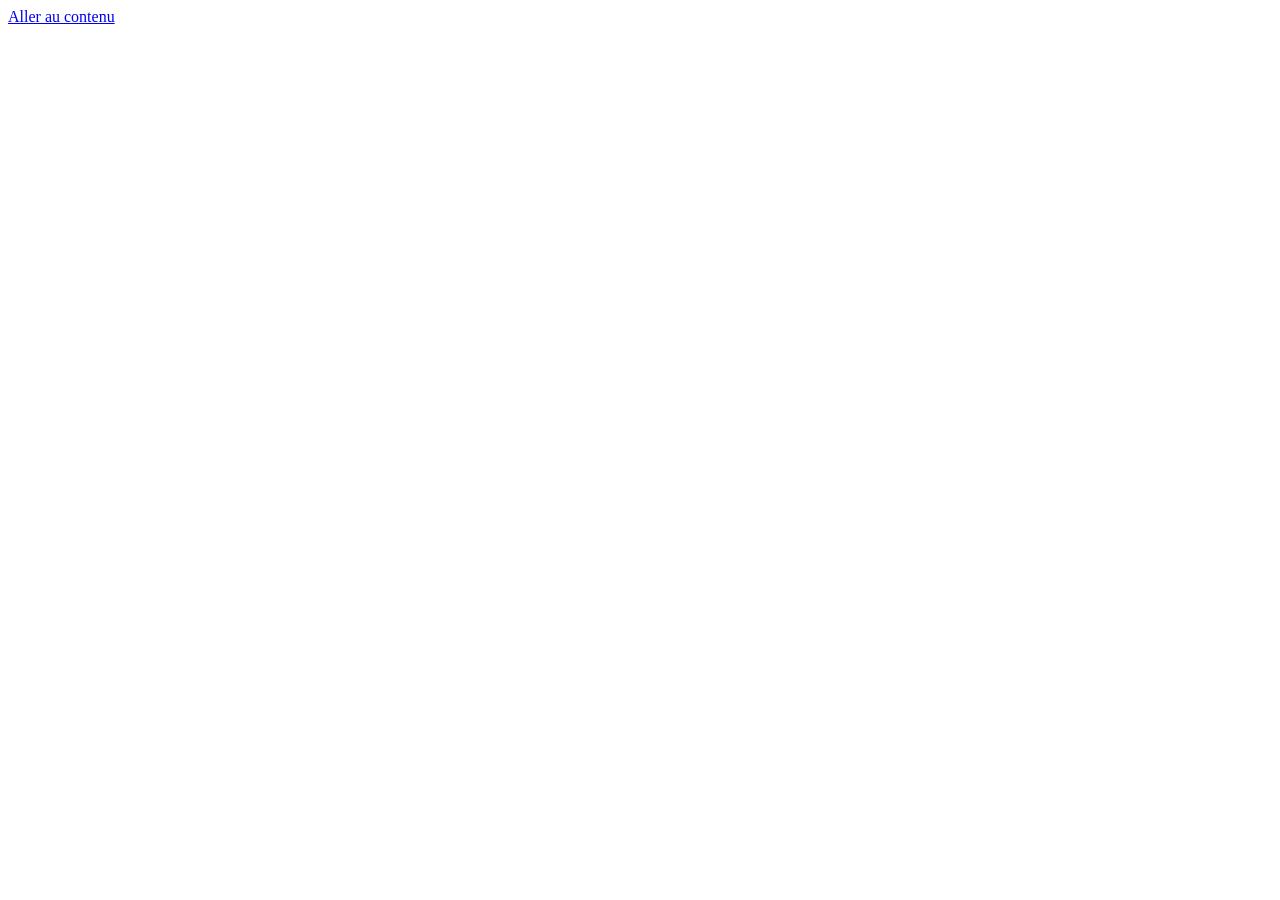
==== index.html @ f69b2e59 "feat: add PSR rentrée shell" ====
<!doctype html>
<html lang="fr">
<head>
  <meta charset="utf-8" />
  <meta name="viewport" content="width=device-width, initial-scale=1" />
  <meta name="theme-color" content="#f7f3ea" />
  <meta name="description" content="Maths LGC — parcours interactif de mathématiques pour CAP PSR." />
  <title>Maths LGC · CAP PSR</title>
  <link rel="stylesheet" href="assets/styles.css" />
</head>
<body>
  <a class="skip-link" href="#app">Aller au contenu</a>
  <main id="app" class="app-shell" aria-live="polite"></main>
  <noscript>Ce support interactif nécessite JavaScript.</noscript>
  <script src="assets/app.js" defer></script>
</body>
</html>
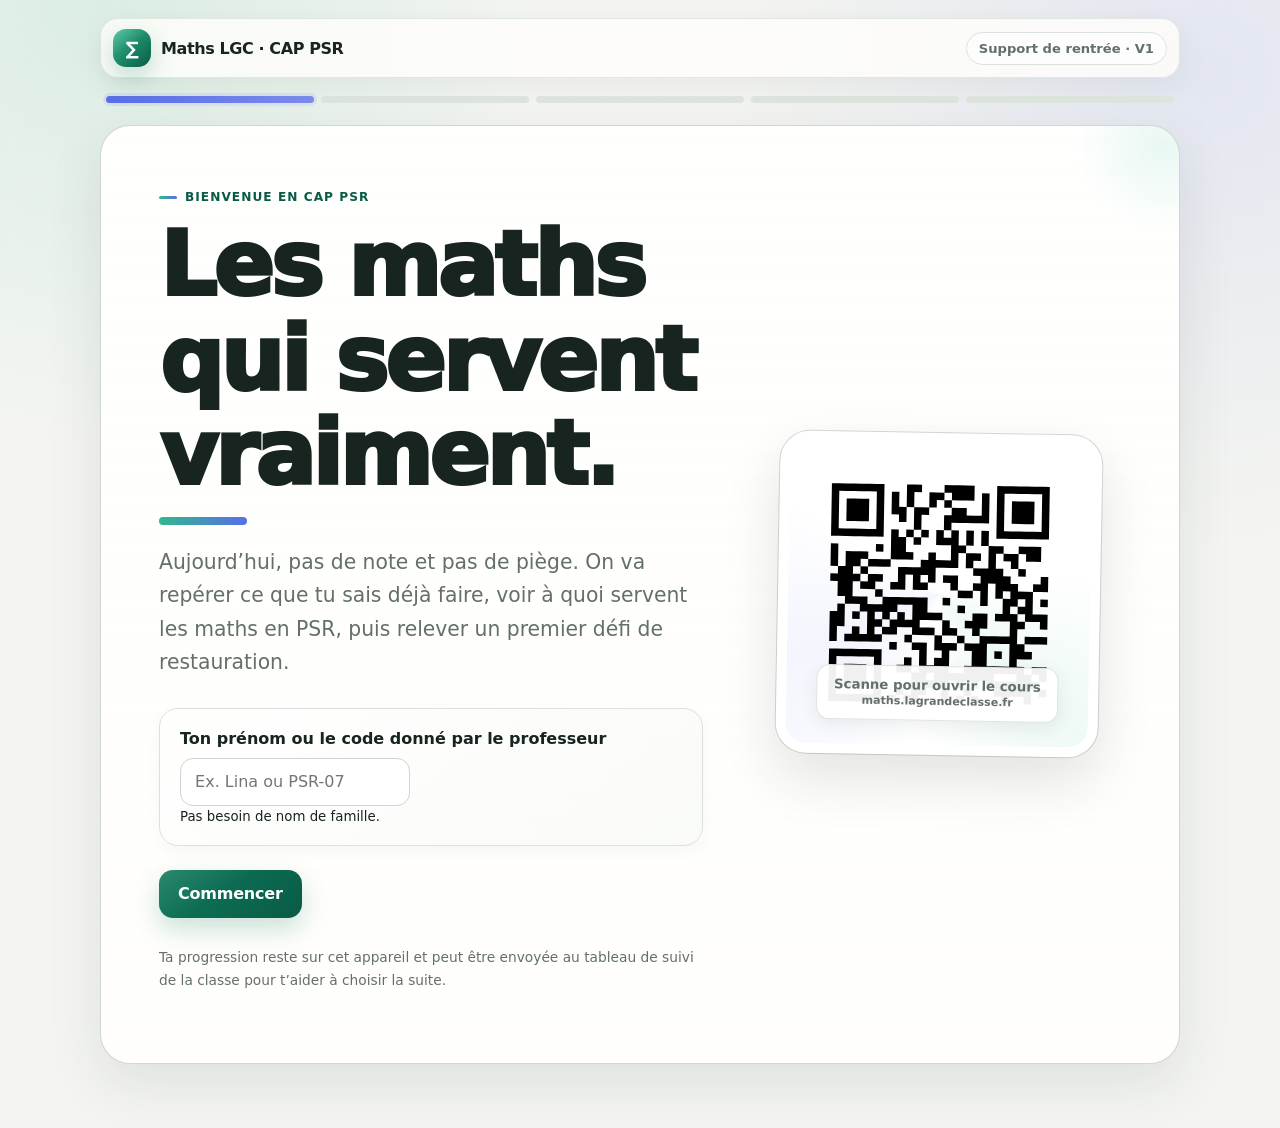
==== commit 4c6f4217: "style: align browser chrome with refreshed theme" ====
--- a/index.html
+++ b/index.html
@@ -3,7 +3,7 @@
 <head>
   <meta charset="utf-8" />
   <meta name="viewport" content="width=device-width, initial-scale=1" />
-  <meta name="theme-color" content="#f7f3ea" />
+  <meta name="theme-color" content="#f4f5f1" />
   <meta name="description" content="Maths LGC — parcours interactif de mathématiques pour CAP PSR." />
   <title>Maths LGC · CAP PSR</title>
   <link rel="stylesheet" href="assets/styles.css" />
--- a/assets/styles.css
+++ b/assets/styles.css
@@ -0,0 +1,1073 @@
+:root {
+  --bg: #f4f5f1;
+  --surface: #fffefa;
+  --surface-2: #eef1eb;
+  --surface-3: #f8faf7;
+  --ink: #17241f;
+  --muted: #63706a;
+  --line: #dce2db;
+  --line-strong: #cbd4cc;
+  --accent: #0f7a5d;
+  --accent-strong: #095b46;
+  --accent-bright: #31b88d;
+  --accent-soft: #dcf4ea;
+  --blue: #586fe8;
+  --blue-soft: #edf0ff;
+  --warm: #e58b39;
+  --warm-soft: #fff0dd;
+  --danger: #a73e49;
+  --danger-soft: #fdebed;
+  --ok: #177653;
+  --shadow-sm: 0 8px 24px rgba(29, 49, 40, .07);
+  --shadow: 0 20px 55px rgba(29, 49, 40, .10);
+  --shadow-lg: 0 28px 80px rgba(29, 49, 40, .13);
+  --radius-sm: 14px;
+  --radius: 22px;
+  --radius-lg: 30px;
+  --max: 1080px;
+}
+
+* { box-sizing: border-box; }
+
+html {
+  scroll-behavior: smooth;
+  background: var(--bg);
+}
+
+body {
+  margin: 0;
+  min-height: 100vh;
+  font-family: Inter, ui-sans-serif, system-ui, -apple-system, BlinkMacSystemFont, "Segoe UI", sans-serif;
+  color: var(--ink);
+  background:
+    radial-gradient(circle at 8% 0%, rgba(49, 184, 141, .13), transparent 28rem),
+    radial-gradient(circle at 94% 8%, rgba(88, 111, 232, .11), transparent 30rem),
+    radial-gradient(circle at 45% 100%, rgba(229, 139, 57, .08), transparent 28rem),
+    var(--bg);
+  background-attachment: fixed;
+}
+
+body::before {
+  content: "";
+  position: fixed;
+  inset: 0;
+  pointer-events: none;
+  opacity: .32;
+  background-image:
+    linear-gradient(rgba(23, 36, 31, .025) 1px, transparent 1px),
+    linear-gradient(90deg, rgba(23, 36, 31, .025) 1px, transparent 1px);
+  background-size: 30px 30px;
+  mask-image: linear-gradient(to bottom, black, transparent 72%);
+}
+
+button, input, select { font: inherit; }
+
+button { cursor: pointer; }
+
+button:focus-visible,
+input:focus-visible,
+select:focus-visible,
+a:focus-visible {
+  outline: 3px solid rgba(88, 111, 232, .30);
+  outline-offset: 3px;
+}
+
+.skip-link {
+  position: absolute;
+  left: -9999px;
+  top: 1rem;
+  z-index: 99;
+  padding: .75rem 1rem;
+  border-radius: 12px;
+  background: #fff;
+  box-shadow: var(--shadow-sm);
+}
+
+.skip-link:focus { left: 1rem; }
+
+.app-shell {
+  position: relative;
+  z-index: 1;
+  width: min(100% - 28px, var(--max));
+  margin: 0 auto;
+  padding: 18px 0 64px;
+}
+
+.topbar {
+  position: sticky;
+  top: 10px;
+  z-index: 30;
+  display: flex;
+  justify-content: space-between;
+  align-items: center;
+  gap: 12px;
+  margin-bottom: 18px;
+  padding: 10px 12px;
+  border: 1px solid rgba(220, 226, 219, .82);
+  border-radius: 18px;
+  background: rgba(255, 254, 250, .80);
+  box-shadow: 0 8px 30px rgba(29, 49, 40, .06);
+  backdrop-filter: blur(18px) saturate(1.1);
+}
+
+.brand {
+  display: flex;
+  align-items: center;
+  gap: 10px;
+  min-width: 0;
+  font-weight: 900;
+  letter-spacing: -.025em;
+}
+
+.brand-mark {
+  width: 38px;
+  height: 38px;
+  flex: 0 0 auto;
+  display: grid;
+  place-items: center;
+  border-radius: 13px;
+  color: white;
+  font-size: 1.15rem;
+  background:
+    linear-gradient(145deg, rgba(255,255,255,.22), transparent 45%),
+    linear-gradient(135deg, var(--accent-bright), var(--accent-strong));
+  box-shadow: 0 10px 25px rgba(15, 122, 93, .24);
+}
+
+.teacher-chip {
+  color: var(--muted);
+  font-size: .82rem;
+  font-weight: 750;
+  padding: .5rem .75rem;
+  border: 1px solid var(--line);
+  border-radius: 999px;
+  background: rgba(255,255,255,.72);
+}
+
+.card {
+  overflow: hidden;
+  border: 1px solid rgba(203, 212, 204, .92);
+  border-radius: var(--radius-lg);
+  background:
+    linear-gradient(180deg, rgba(255,255,255,.82), rgba(255,254,250,.96)),
+    var(--surface);
+  box-shadow: var(--shadow);
+}
+
+.hero {
+  position: relative;
+  padding: clamp(26px, 5vw, 58px);
+}
+
+.hero::before {
+  content: "";
+  position: absolute;
+  width: 180px;
+  height: 180px;
+  right: -72px;
+  top: -72px;
+  border-radius: 50%;
+  background: radial-gradient(circle, rgba(49,184,141,.11), transparent 68%);
+  pointer-events: none;
+}
+
+.eyebrow {
+  display: inline-flex;
+  align-items: center;
+  gap: 8px;
+  margin: 0 0 10px;
+  color: var(--accent-strong);
+  font-weight: 900;
+  text-transform: uppercase;
+  letter-spacing: .085em;
+  font-size: .76rem;
+}
+
+.eyebrow::before {
+  content: "";
+  width: 18px;
+  height: 3px;
+  border-radius: 999px;
+  background: linear-gradient(90deg, var(--accent-bright), var(--blue));
+}
+
+h1, h2, h3 {
+  letter-spacing: -.04em;
+  line-height: 1.06;
+  text-wrap: balance;
+}
+
+h1 {
+  max-width: 12ch;
+  margin: 0 0 18px;
+  font-size: clamp(2.45rem, 8vw, 5.6rem);
+  font-weight: 930;
+}
+
+h2 {
+  margin: 0 0 16px;
+  font-size: clamp(2rem, 5vw, 3.35rem);
+  font-weight: 900;
+}
+
+h3 {
+  margin: 0 0 8px;
+  font-size: 1.22rem;
+  font-weight: 860;
+}
+
+p { line-height: 1.65; }
+
+.lead {
+  max-width: 66ch;
+  margin-bottom: 28px;
+  color: var(--muted);
+  font-size: clamp(1.04rem, 2.25vw, 1.27rem);
+}
+
+.actions {
+  display: flex;
+  flex-wrap: wrap;
+  gap: 11px;
+  margin-top: 24px;
+}
+
+.btn {
+  min-height: 48px;
+  padding: .84rem 1.18rem;
+  border: 0;
+  border-radius: 14px;
+  font-weight: 850;
+  letter-spacing: -.012em;
+  transition:
+    transform .16s ease,
+    box-shadow .16s ease,
+    border-color .16s ease,
+    background .16s ease;
+}
+
+.btn:hover {
+  transform: translateY(-2px);
+}
+
+.btn:active {
+  transform: translateY(0);
+}
+
+.btn-primary {
+  color: white;
+  background:
+    linear-gradient(145deg, rgba(255,255,255,.11), transparent 45%),
+    linear-gradient(135deg, var(--accent), var(--accent-strong));
+  box-shadow: 0 11px 26px rgba(15, 122, 93, .22);
+}
+
+.btn-primary:hover {
+  box-shadow: 0 14px 30px rgba(15, 122, 93, .28);
+}
+
+.btn-secondary {
+  color: var(--ink);
+  border: 1px solid var(--line-strong);
+  background: rgba(255,255,255,.78);
+  box-shadow: 0 5px 14px rgba(29,49,40,.04);
+}
+
+.btn-secondary:hover {
+  border-color: #b7c4ba;
+  background: #fff;
+}
+
+.btn-ghost {
+  color: var(--accent-strong);
+  border: 1px solid rgba(15, 122, 93, .21);
+  background: rgba(220, 244, 234, .36);
+}
+
+.btn-ghost:hover {
+  background: var(--accent-soft);
+}
+
+.btn-danger {
+  color: var(--danger);
+  background: var(--danger-soft);
+}
+
+.btn[disabled] {
+  cursor: not-allowed;
+  opacity: .46;
+  transform: none;
+  box-shadow: none;
+}
+
+.prehome-grid {
+  display: grid;
+  grid-template-columns: minmax(0, 1.2fr) minmax(250px, .8fr);
+  gap: clamp(24px, 5vw, 54px);
+  align-items: center;
+}
+
+.prehome-grid h1 {
+  position: relative;
+}
+
+.prehome-grid h1::after {
+  content: "";
+  display: block;
+  width: 88px;
+  height: 8px;
+  margin-top: 15px;
+  border-radius: 999px;
+  background: linear-gradient(90deg, var(--accent-bright), var(--blue));
+}
+
+.qr-placeholder {
+  aspect-ratio: 1;
+  width: min(100%, 322px);
+  margin-inline: auto;
+  display: grid;
+  place-items: center;
+  position: relative;
+  overflow: hidden;
+  border: 10px solid #fff;
+  border-radius: 30px;
+  background: #fff;
+  box-shadow:
+    0 24px 55px rgba(29, 49, 40, .13),
+    0 0 0 1px rgba(203, 212, 204, .8);
+  transform: rotate(1deg);
+}
+
+.qr-placeholder::before {
+  content: "";
+  position: absolute;
+  inset: -35%;
+  background: conic-gradient(from 80deg, transparent, rgba(49,184,141,.08), transparent 30%, rgba(88,111,232,.07), transparent 62%);
+  animation: qrGlow 14s linear infinite;
+}
+
+.qr-image {
+  width: 82%;
+  aspect-ratio: 1;
+  display: block;
+  position: relative;
+  z-index: 1;
+  image-rendering: pixelated;
+}
+
+.qr-label {
+  position: absolute;
+  z-index: 2;
+  inset: auto 10% 8%;
+  padding: .72rem .82rem;
+  text-align: center;
+  border: 1px solid rgba(220,226,219,.9);
+  border-radius: 13px;
+  color: var(--muted);
+  background: rgba(255,255,255,.94);
+  box-shadow: 0 6px 18px rgba(29,49,40,.08);
+  font-size: .83rem;
+  font-weight: 850;
+}
+
+.progress-strip {
+  display: flex;
+  gap: 7px;
+  margin: 12px 2px 22px;
+  padding: 0 4px;
+}
+
+.progress-dot {
+  flex: 1;
+  height: 7px;
+  overflow: hidden;
+  border-radius: 999px;
+  background: #dfe5df;
+}
+
+.progress-dot.done {
+  background: linear-gradient(90deg, var(--accent), var(--accent-bright));
+}
+
+.progress-dot.current {
+  background: linear-gradient(90deg, var(--blue), #7e8df0);
+  box-shadow: 0 0 0 3px rgba(88,111,232,.10);
+}
+
+.path {
+  position: relative;
+  display: grid;
+  gap: 13px;
+  margin-top: 24px;
+}
+
+.path-step {
+  display: grid;
+  grid-template-columns: 50px 1fr auto;
+  gap: 16px;
+  align-items: center;
+  padding: 18px;
+  border: 1px solid var(--line);
+  border-radius: 19px;
+  background: rgba(255,255,255,.62);
+  transition:
+    transform .16s ease,
+    box-shadow .16s ease,
+    border-color .16s ease;
+}
+
+.path-step.available:hover {
+  transform: translateY(-2px);
+  border-color: #c5d3ca;
+  box-shadow: var(--shadow-sm);
+}
+
+.path-step.available {
+  background: rgba(255,255,255,.88);
+}
+
+.path-step.done {
+  border-color: rgba(23,118,83,.24);
+  background: linear-gradient(135deg, #f0faf6, #f8fcfa);
+}
+
+.path-step.locked {
+  opacity: .58;
+  filter: saturate(.75);
+}
+
+.step-num {
+  width: 44px;
+  height: 44px;
+  display: grid;
+  place-items: center;
+  border-radius: 14px;
+  color: var(--muted);
+  background: var(--surface-2);
+  box-shadow: inset 0 0 0 1px var(--line);
+  font-weight: 950;
+}
+
+.path-step.done .step-num {
+  color: white;
+  background: linear-gradient(135deg, var(--accent-bright), var(--accent));
+  box-shadow: 0 7px 18px rgba(15,122,93,.18);
+}
+
+.step-meta {
+  margin-top: 4px;
+  color: var(--muted);
+  font-size: .88rem;
+}
+
+.pill,
+.question-domain {
+  display: inline-flex;
+  align-items: center;
+  gap: 6px;
+  padding: .42rem .7rem;
+  border-radius: 999px;
+  color: var(--muted);
+  background: var(--surface-2);
+  font-size: .78rem;
+  font-weight: 850;
+}
+
+.pill.ok {
+  color: var(--ok);
+  background: var(--accent-soft);
+}
+
+.pill.warm {
+  color: #95571f;
+  background: var(--warm-soft);
+}
+
+.lesson-grid {
+  display: grid;
+  grid-template-columns: repeat(2, minmax(0,1fr));
+  gap: 14px;
+  margin: 22px 0;
+}
+
+.info-tile {
+  position: relative;
+  min-width: 0;
+  overflow: hidden;
+  padding: 20px;
+  border: 1px solid var(--line);
+  border-radius: 19px;
+  background:
+    linear-gradient(145deg, rgba(255,255,255,.82), rgba(248,250,247,.78));
+  box-shadow: 0 5px 16px rgba(29,49,40,.035);
+  transition:
+    transform .16s ease,
+    border-color .16s ease,
+    box-shadow .16s ease;
+}
+
+.info-tile:hover {
+  transform: translateY(-2px);
+  border-color: #c7d2ca;
+  box-shadow: var(--shadow-sm);
+}
+
+.info-tile p {
+  margin-bottom: 0;
+  color: var(--muted);
+}
+
+.use-case {
+  display: grid;
+  grid-template-columns: 46px 1fr;
+  column-gap: 14px;
+  align-items: start;
+}
+
+.use-case h3,
+.use-case p {
+  grid-column: 2;
+}
+
+.use-case-icon {
+  grid-column: 1;
+  grid-row: 1 / span 2;
+  width: 46px;
+  height: 46px;
+  display: grid;
+  place-items: center;
+  border-radius: 15px;
+  color: var(--accent-strong);
+  background: var(--accent-soft);
+  font-size: .86rem;
+  font-weight: 950;
+  letter-spacing: -.03em;
+}
+
+.use-case:nth-child(2) .use-case-icon {
+  color: #4056c8;
+  background: var(--blue-soft);
+}
+
+.use-case:nth-child(3) .use-case-icon {
+  color: #a25f21;
+  background: var(--warm-soft);
+}
+
+.use-case:nth-child(4) .use-case-icon {
+  color: #6f4bad;
+  background: #f0eafb;
+}
+
+.question-list {
+  display: grid;
+  gap: 17px;
+  margin-top: 24px;
+  counter-reset: question;
+}
+
+.question {
+  position: relative;
+  min-inline-size: 0;
+  margin: 0;
+  padding: 22px 22px 20px;
+  border: 1px solid var(--line);
+  border-radius: 20px;
+  background:
+    linear-gradient(145deg, rgba(255,255,255,.94), rgba(248,250,247,.90));
+  box-shadow: 0 6px 18px rgba(29,49,40,.04);
+  transition:
+    transform .16s ease,
+    box-shadow .16s ease,
+    border-color .16s ease;
+}
+
+.question:hover {
+  transform: translateY(-1px);
+  border-color: #c8d3ca;
+  box-shadow: var(--shadow-sm);
+}
+
+.question legend {
+  width: 100%;
+  display: flex;
+  align-items: flex-start;
+  gap: 12px;
+  padding: 0;
+  margin: 0 0 14px;
+  color: var(--ink);
+  font-weight: 850;
+  line-height: 1.42;
+}
+
+.question-index {
+  width: 31px;
+  height: 31px;
+  flex: 0 0 auto;
+  display: grid;
+  place-items: center;
+  margin-top: -3px;
+  border-radius: 10px;
+  color: white;
+  background: linear-gradient(135deg, var(--blue), #7b8af0);
+  box-shadow: 0 6px 14px rgba(88,111,232,.20);
+  font-size: .82rem;
+  font-weight: 950;
+}
+
+.question-domain {
+  margin-bottom: 13px;
+  color: var(--accent-strong);
+  background: var(--accent-soft);
+}
+
+.answer-row {
+  display: flex;
+  flex-wrap: wrap;
+  align-items: center;
+  gap: 10px;
+}
+
+.answer-row input,
+.answer-row select,
+.info-tile select {
+  min-height: 48px;
+  min-width: 170px;
+  max-width: 100%;
+  padding: .74rem .88rem;
+  border: 1px solid #cdd6cf;
+  border-radius: 13px;
+  color: var(--ink);
+  background: rgba(255,255,255,.96);
+  box-shadow: inset 0 1px 0 rgba(255,255,255,.8);
+  transition:
+    border-color .16s ease,
+    box-shadow .16s ease,
+    background .16s ease;
+}
+
+.answer-row input:hover,
+.answer-row select:hover,
+.info-tile select:hover {
+  border-color: #b6c4ba;
+}
+
+.answer-row input:focus,
+.answer-row select:focus,
+.info-tile select:focus {
+  border-color: var(--blue);
+  background: #fff;
+  box-shadow: 0 0 0 4px rgba(88,111,232,.10);
+}
+
+.answer-row input[type="number"] { width: 180px; }
+
+.form-error {
+  margin: 12px 0 0;
+  padding: 12px 14px;
+  border: 1px solid #f2cdd1;
+  border-radius: 13px;
+  color: var(--danger);
+  background: var(--danger-soft);
+  font-weight: 800;
+}
+
+.result-summary {
+  display: grid;
+  grid-template-columns: 130px 1fr;
+  gap: 22px;
+  align-items: center;
+  padding: 23px;
+  margin: 22px 0;
+  border: 1px solid rgba(23,118,83,.14);
+  border-radius: 21px;
+  background: linear-gradient(135deg, #e8f8f1, #f3fbf7);
+}
+
+.result-score {
+  width: 112px;
+  height: 112px;
+  display: grid;
+  place-items: center;
+  border: 8px solid rgba(15,122,93,.18);
+  border-radius: 50%;
+  color: var(--accent-strong);
+  background: var(--surface);
+  box-shadow: 0 10px 25px rgba(15,122,93,.10);
+  font-size: 1.7rem;
+  font-weight: 950;
+}
+
+.domain-chips {
+  display: flex;
+  flex-wrap: wrap;
+  gap: 8px;
+}
+
+.correction {
+  position: relative;
+  overflow: hidden;
+  padding: 17px 19px 17px 22px;
+  margin: 14px 0;
+  border: 1px solid var(--line);
+  border-left: 5px solid var(--line-strong);
+  border-radius: 16px;
+  background: rgba(255,255,255,.70);
+}
+
+.correction.ok {
+  border-left-color: var(--ok);
+  background: linear-gradient(90deg, rgba(220,244,234,.58), rgba(255,255,255,.75) 32%);
+}
+
+.correction.retry {
+  border-left-color: var(--warm);
+  background: linear-gradient(90deg, rgba(255,240,221,.66), rgba(255,255,255,.75) 32%);
+}
+
+.correction p { margin: 7px 0; }
+
+.challenge-board {
+  display: grid;
+  grid-template-columns: minmax(0,1fr) minmax(280px,.9fr);
+  gap: 18px;
+  margin: 22px 0;
+}
+
+.recipe-card {
+  padding: 22px;
+  border: 1px solid var(--line);
+  border-radius: 20px;
+  background: rgba(255,255,255,.88);
+  box-shadow: var(--shadow-sm);
+}
+
+.recipe-card h3::before {
+  content: "FICHE";
+  display: inline-block;
+  margin-right: 8px;
+  padding: .3rem .5rem;
+  border-radius: 8px;
+  color: var(--accent-strong);
+  background: var(--accent-soft);
+  vertical-align: .13em;
+  font-size: .65rem;
+  letter-spacing: .07em;
+}
+
+.recipe-table {
+  width: 100%;
+  margin-top: 14px;
+  border-collapse: collapse;
+}
+
+.recipe-table th,
+.recipe-table td {
+  padding: 11px 8px;
+  border-bottom: 1px solid var(--line);
+  text-align: left;
+}
+
+.recipe-table th {
+  color: var(--muted);
+  font-size: .8rem;
+  text-transform: uppercase;
+  letter-spacing: .05em;
+}
+
+.recipe-table th:last-child,
+.recipe-table td:last-child {
+  text-align: right;
+  font-variant-numeric: tabular-nums;
+}
+
+.range-wrap {
+  position: relative;
+  overflow: hidden;
+  padding: 22px;
+  border: 1px solid #f0d8bd;
+  border-radius: 20px;
+  background:
+    radial-gradient(circle at 100% 0%, rgba(255,255,255,.76), transparent 42%),
+    linear-gradient(145deg, #fff1de, #fbe6cb);
+  box-shadow: 0 9px 24px rgba(161,94,31,.08);
+}
+
+.range-wrap input[type="range"] {
+  width: 100%;
+  height: 7px;
+  appearance: none;
+  border-radius: 999px;
+  outline: none;
+  background: linear-gradient(90deg, var(--warm), #f4b66e);
+}
+
+.range-wrap input[type="range"]::-webkit-slider-thumb {
+  width: 24px;
+  height: 24px;
+  appearance: none;
+  border: 4px solid white;
+  border-radius: 50%;
+  background: var(--warm);
+  box-shadow: 0 4px 12px rgba(161,94,31,.25);
+}
+
+.range-wrap input[type="range"]::-moz-range-thumb {
+  width: 17px;
+  height: 17px;
+  border: 4px solid white;
+  border-radius: 50%;
+  background: var(--warm);
+  box-shadow: 0 4px 12px rgba(161,94,31,.25);
+}
+
+.big-number {
+  margin: 12px 0;
+  color: #9a591f;
+  font-size: clamp(2.2rem, 7vw, 4.25rem);
+  font-weight: 950;
+  line-height: 1;
+  letter-spacing: -.05em;
+}
+
+.mini-stats {
+  display: grid;
+  grid-template-columns: repeat(2,minmax(0,1fr));
+  gap: 10px;
+  margin-top: 16px;
+}
+
+.mini-stat {
+  padding: 13px;
+  border: 1px solid rgba(255,255,255,.82);
+  border-radius: 14px;
+  background: rgba(255,255,255,.64);
+  box-shadow: inset 0 1px 0 rgba(255,255,255,.8);
+}
+
+.mini-stat strong {
+  display: block;
+  margin-top: 4px;
+  color: #7e4718;
+  font-size: 1.16rem;
+}
+
+.callout {
+  padding: 18px 20px;
+  margin: 18px 0;
+  border: 1px solid var(--line);
+  border-radius: 17px;
+  background:
+    linear-gradient(135deg, rgba(238,241,235,.94), rgba(248,250,247,.94));
+}
+
+.callout strong {
+  color: var(--accent-strong);
+}
+
+.fraction-demo {
+  margin-top: 17px;
+  padding: 17px;
+  border: 1px solid rgba(88,111,232,.14);
+  border-radius: 16px;
+  background: linear-gradient(135deg, var(--blue-soft), rgba(255,255,255,.85));
+}
+
+.fraction-parts {
+  display: grid;
+  gap: 6px;
+  height: 76px;
+  margin: 14px 0;
+}
+
+.fraction-part {
+  border: 1px solid var(--line);
+  border-radius: 12px;
+  background: var(--surface);
+  transition: background .18s ease, transform .18s ease;
+}
+
+.fraction-part.filled {
+  border-color: var(--blue);
+  background: linear-gradient(135deg, var(--blue), #8090ef);
+  box-shadow: 0 6px 16px rgba(88,111,232,.15);
+}
+
+.fraction-actions { margin-top: 0; }
+
+.fraction-label {
+  margin-bottom: 0;
+  color: #4056c8;
+  font-weight: 900;
+}
+
+.footer-note {
+  margin-top: 28px;
+  color: var(--muted);
+  font-size: .86rem;
+}
+
+.hidden { display: none !important; }
+
+@keyframes qrGlow {
+  to { transform: rotate(360deg); }
+}
+
+@media (max-width: 760px) {
+  .app-shell {
+    width: min(100% - 18px, var(--max));
+    padding-top: 8px;
+  }
+
+  .topbar {
+    top: 6px;
+    margin-bottom: 12px;
+  }
+
+  .brand {
+    font-size: .92rem;
+  }
+
+  .teacher-chip { display: none; }
+
+  .prehome-grid,
+  .challenge-board,
+  .lesson-grid,
+  .result-summary {
+    grid-template-columns: 1fr;
+  }
+
+  .hero {
+    padding: 23px 20px 26px;
+    border-radius: 24px;
+  }
+
+  h1 {
+    font-size: clamp(2.3rem, 13vw, 4rem);
+  }
+
+  h2 {
+    font-size: clamp(1.9rem, 10vw, 2.7rem);
+  }
+
+  .prehome-grid {
+    gap: 28px;
+  }
+
+  .qr-placeholder {
+    width: min(88vw, 290px);
+    transform: none;
+  }
+
+  .path-step {
+    grid-template-columns: 44px 1fr;
+    padding: 16px;
+  }
+
+  .path-step .btn {
+    grid-column: 1 / -1;
+    width: 100%;
+  }
+
+  .question {
+    padding: 19px 16px 17px;
+  }
+
+  .question legend {
+    gap: 10px;
+  }
+
+  .answer-row input,
+  .answer-row select,
+  .info-tile select {
+    width: 100%;
+    min-width: 0;
+  }
+
+  .answer-row > span {
+    font-weight: 800;
+  }
+
+  .result-score {
+    margin-inline: auto;
+  }
+
+  .mini-stats {
+    grid-template-columns: 1fr 1fr;
+  }
+
+  .actions .btn {
+    flex: 1 1 auto;
+  }
+}
+
+@media (max-width: 460px) {
+  .topbar {
+    padding: 9px 10px;
+  }
+
+  .brand-mark {
+    width: 34px;
+    height: 34px;
+  }
+
+  .lesson-grid {
+    gap: 11px;
+  }
+
+  .info-tile {
+    padding: 17px;
+  }
+
+  .use-case {
+    grid-template-columns: 42px 1fr;
+  }
+
+  .use-case-icon {
+    width: 42px;
+    height: 42px;
+    border-radius: 13px;
+  }
+
+  .mini-stats {
+    grid-template-columns: 1fr;
+  }
+}
+
+@media (prefers-reduced-motion: reduce) {
+  html { scroll-behavior: auto; }
+
+  *,
+  *::before,
+  *::after {
+    animation-duration: .001ms !important;
+    animation-iteration-count: 1 !important;
+    transition-duration: .001ms !important;
+  }
+}
+
+@media print {
+  body {
+    background: white;
+  }
+
+  body::before,
+  .topbar,
+  .actions,
+  .btn,
+  .progress-strip {
+    display: none !important;
+  }
+
+  .app-shell {
+    width: 100%;
+    padding: 0;
+  }
+
+  .card,
+  .question,
+  .recipe-card {
+    box-shadow: none;
+    break-inside: avoid;
+  }
+}
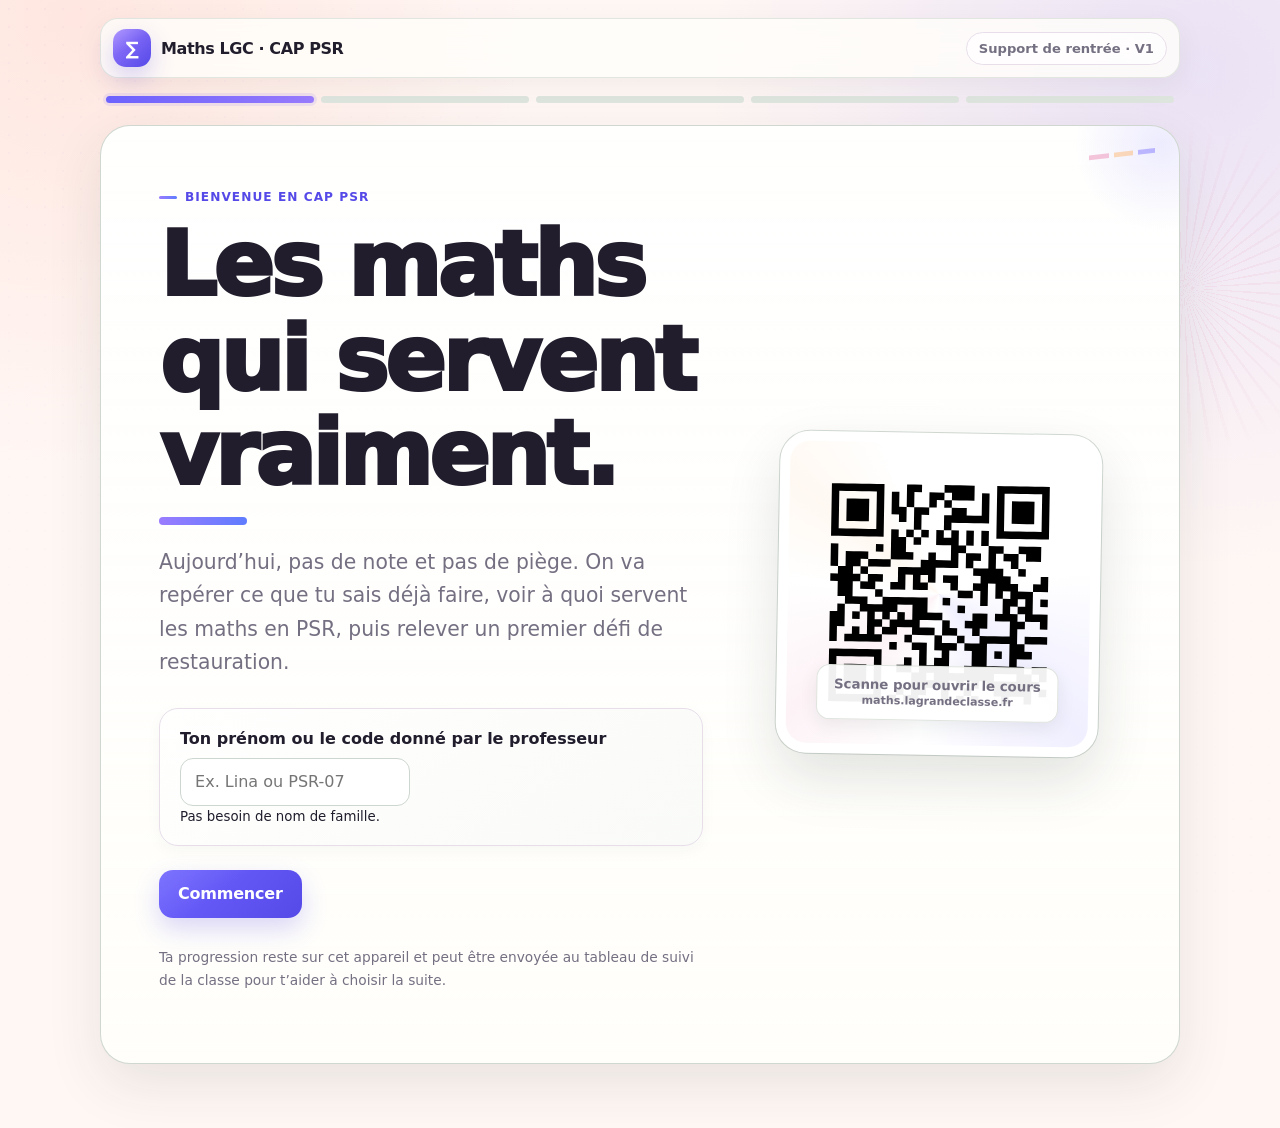
==== commit e133254c: "style: warm browser chrome color" ====
--- a/index.html
+++ b/index.html
@@ -3,7 +3,7 @@
 <head>
   <meta charset="utf-8" />
   <meta name="viewport" content="width=device-width, initial-scale=1" />
-  <meta name="theme-color" content="#f4f5f1" />
+  <meta name="theme-color" content="#fff7f4" />
   <meta name="description" content="Maths LGC — parcours interactif de mathématiques pour CAP PSR." />
   <title>Maths LGC · CAP PSR</title>
   <link rel="stylesheet" href="assets/styles.css" />
--- a/assets/styles.css
+++ b/assets/styles.css
@@ -1,23 +1,28 @@
 :root {
-  --bg: #f4f5f1;
-  --surface: #fffefa;
-  --surface-2: #eef1eb;
-  --surface-3: #f8faf7;
-  --ink: #17241f;
-  --muted: #63706a;
-  --line: #dce2db;
-  --line-strong: #cbd4cc;
-  --accent: #0f7a5d;
-  --accent-strong: #095b46;
-  --accent-bright: #31b88d;
-  --accent-soft: #dcf4ea;
-  --blue: #586fe8;
-  --blue-soft: #edf0ff;
-  --warm: #e58b39;
-  --warm-soft: #fff0dd;
+  --bg: #fff7f4;
+  --surface: #fffdfc;
+  --surface-2: #f6f1ff;
+  --surface-3: #fff9f4;
+  --ink: #211d2c;
+  --muted: #756f82;
+  --line: #e7deea;
+  --line-strong: #d9cee0;
+  --accent: #6e63ff;
+  --accent-strong: #5549e8;
+  --accent-bright: #9a7cff;
+  --accent-soft: #eeeaff;
+  --blue: #5f7cff;
+  --blue-soft: #edf1ff;
+  --warm: #ffad5b;
+  --warm-soft: #fff0df;
+  --rose: #e879a8;
+  --rose-soft: #fdeaf3;
+  --peach: #ff8f78;
+  --peach-soft: #ffebe6;
   --danger: #a73e49;
   --danger-soft: #fdebed;
-  --ok: #177653;
+  --ok: #2e9a72;
+  --ok-soft: #e2f6ee;
   --shadow-sm: 0 8px 24px rgba(29, 49, 40, .07);
   --shadow: 0 20px 55px rgba(29, 49, 40, .10);
   --shadow-lg: 0 28px 80px rgba(29, 49, 40, .13);
@@ -40,9 +45,9 @@
   font-family: Inter, ui-sans-serif, system-ui, -apple-system, BlinkMacSystemFont, "Segoe UI", sans-serif;
   color: var(--ink);
   background:
-    radial-gradient(circle at 8% 0%, rgba(49, 184, 141, .13), transparent 28rem),
-    radial-gradient(circle at 94% 8%, rgba(88, 111, 232, .11), transparent 30rem),
-    radial-gradient(circle at 45% 100%, rgba(229, 139, 57, .08), transparent 28rem),
+    radial-gradient(circle at 6% 2%, rgba(255, 143, 120, .16), transparent 28rem),
+    radial-gradient(circle at 94% 8%, rgba(110, 99, 255, .14), transparent 31rem),
+    radial-gradient(circle at 52% 100%, rgba(255, 173, 91, .12), transparent 30rem),
     var(--bg);
   background-attachment: fixed;
 }
@@ -52,12 +57,25 @@
   position: fixed;
   inset: 0;
   pointer-events: none;
-  opacity: .32;
+  opacity: .28;
   background-image:
-    linear-gradient(rgba(23, 36, 31, .025) 1px, transparent 1px),
-    linear-gradient(90deg, rgba(23, 36, 31, .025) 1px, transparent 1px);
-  background-size: 30px 30px;
-  mask-image: linear-gradient(to bottom, black, transparent 72%);
+    radial-gradient(circle, rgba(85, 73, 232, .12) 1px, transparent 1.35px);
+  background-size: 18px 18px;
+  mask-image: linear-gradient(135deg, rgba(0,0,0,.86), transparent 38%, transparent 74%, rgba(0,0,0,.32));
+}
+
+body::after {
+  content: "";
+  position: fixed;
+  right: -5rem;
+  top: 7rem;
+  width: 22rem;
+  height: 22rem;
+  pointer-events: none;
+  opacity: .09;
+  background:
+    repeating-conic-gradient(from 215deg at 50% 50%, var(--rose) 0deg 1.4deg, transparent 1.4deg 7deg);
+  mask-image: radial-gradient(circle, black 0 26%, transparent 68%);
 }
 
 button, input, select { font: inherit; }
@@ -131,7 +149,7 @@
   background:
     linear-gradient(145deg, rgba(255,255,255,.22), transparent 45%),
     linear-gradient(135deg, var(--accent-bright), var(--accent-strong));
-  box-shadow: 0 10px 25px rgba(15, 122, 93, .24);
+  box-shadow: 0 10px 25px rgba(85, 73, 232, .24);
 }
 
 .teacher-chip {
@@ -167,8 +185,22 @@
   right: -72px;
   top: -72px;
   border-radius: 50%;
-  background: radial-gradient(circle, rgba(49,184,141,.11), transparent 68%);
+  background: radial-gradient(circle, rgba(110,99,255,.12), transparent 68%);
   pointer-events: none;
+}
+
+.hero::after {
+  content: "";
+  position: absolute;
+  top: 22px;
+  right: 24px;
+  width: 66px;
+  height: 18px;
+  pointer-events: none;
+  opacity: .42;
+  background:
+    linear-gradient(90deg, var(--rose) 0 30%, transparent 30% 38%, var(--warm) 38% 67%, transparent 67% 75%, var(--accent) 75%);
+  clip-path: polygon(0 42%, 100% 0, 100% 26%, 0 68%);
 }
 
 .eyebrow {
@@ -259,11 +291,11 @@
   background:
     linear-gradient(145deg, rgba(255,255,255,.11), transparent 45%),
     linear-gradient(135deg, var(--accent), var(--accent-strong));
-  box-shadow: 0 11px 26px rgba(15, 122, 93, .22);
+  box-shadow: 0 11px 26px rgba(85, 73, 232, .22);
 }
 
 .btn-primary:hover {
-  box-shadow: 0 14px 30px rgba(15, 122, 93, .28);
+  box-shadow: 0 14px 30px rgba(85, 73, 232, .28);
 }
 
 .btn-secondary {
@@ -280,8 +312,8 @@
 
 .btn-ghost {
   color: var(--accent-strong);
-  border: 1px solid rgba(15, 122, 93, .21);
-  background: rgba(220, 244, 234, .36);
+  border: 1px solid rgba(110, 99, 255, .24);
+  background: rgba(238, 234, 255, .50);
 }
 
 .btn-ghost:hover {
@@ -342,7 +374,7 @@
   content: "";
   position: absolute;
   inset: -35%;
-  background: conic-gradient(from 80deg, transparent, rgba(49,184,141,.08), transparent 30%, rgba(88,111,232,.07), transparent 62%);
+  background: conic-gradient(from 80deg, transparent, rgba(110,99,255,.10), transparent 30%, rgba(232,121,168,.09), transparent 54%, rgba(255,173,91,.08), transparent 72%);
   animation: qrGlow 14s linear infinite;
 }
 
@@ -386,12 +418,12 @@
 }
 
 .progress-dot.done {
+  background: linear-gradient(90deg, var(--ok), #62c8a0);
+}
+
+.progress-dot.current {
   background: linear-gradient(90deg, var(--accent), var(--accent-bright));
-}
-
-.progress-dot.current {
-  background: linear-gradient(90deg, var(--blue), #7e8df0);
-  box-shadow: 0 0 0 3px rgba(88,111,232,.10);
+  box-shadow: 0 0 0 3px rgba(110,99,255,.11);
 }
 
 .path {
@@ -418,7 +450,7 @@
 
 .path-step.available:hover {
   transform: translateY(-2px);
-  border-color: #c5d3ca;
+  border-color: #d2cae6;
   box-shadow: var(--shadow-sm);
 }
 
@@ -427,8 +459,8 @@
 }
 
 .path-step.done {
-  border-color: rgba(23,118,83,.24);
-  background: linear-gradient(135deg, #f0faf6, #f8fcfa);
+  border-color: rgba(46,154,114,.24);
+  background: linear-gradient(135deg, #edf9f4, #f8fcfa);
 }
 
 .path-step.locked {
@@ -450,8 +482,8 @@
 
 .path-step.done .step-num {
   color: white;
-  background: linear-gradient(135deg, var(--accent-bright), var(--accent));
-  box-shadow: 0 7px 18px rgba(15,122,93,.18);
+  background: linear-gradient(135deg, #5cc49a, var(--ok));
+  box-shadow: 0 7px 18px rgba(46,154,114,.18);
 }
 
 .step-meta {
@@ -475,7 +507,7 @@
 
 .pill.ok {
   color: var(--ok);
-  background: var(--accent-soft);
+  background: var(--ok-soft);
 }
 
 .pill.warm {
@@ -508,7 +540,7 @@
 
 .info-tile:hover {
   transform: translateY(-2px);
-  border-color: #c7d2ca;
+  border-color: #d7cee5;
   box-shadow: var(--shadow-sm);
 }
 
@@ -537,16 +569,17 @@
   display: grid;
   place-items: center;
   border-radius: 15px;
-  color: var(--accent-strong);
-  background: var(--accent-soft);
+  color: #b44f3d;
+  background: var(--peach-soft);
+  box-shadow: inset 0 0 0 1px rgba(255,143,120,.12);
   font-size: .86rem;
   font-weight: 950;
   letter-spacing: -.03em;
 }
 
 .use-case:nth-child(2) .use-case-icon {
-  color: #4056c8;
-  background: var(--blue-soft);
+  color: var(--accent-strong);
+  background: var(--accent-soft);
 }
 
 .use-case:nth-child(3) .use-case-icon {
@@ -555,8 +588,8 @@
 }
 
 .use-case:nth-child(4) .use-case-icon {
-  color: #6f4bad;
-  background: #f0eafb;
+  color: #a34f79;
+  background: var(--rose-soft);
 }
 
 .question-list {
@@ -584,7 +617,7 @@
 
 .question:hover {
   transform: translateY(-1px);
-  border-color: #c8d3ca;
+  border-color: #d9d0e6;
   box-shadow: var(--shadow-sm);
 }
 
@@ -619,6 +652,31 @@
   margin-bottom: 13px;
   color: var(--accent-strong);
   background: var(--accent-soft);
+}
+
+.question:nth-child(3n + 1) .question-index {
+  background: linear-gradient(135deg, var(--accent), var(--accent-bright));
+  box-shadow: 0 6px 14px rgba(110,99,255,.20);
+}
+
+.question:nth-child(3n + 2) .question-index {
+  background: linear-gradient(135deg, #f19aba, var(--rose));
+  box-shadow: 0 6px 14px rgba(232,121,168,.18);
+}
+
+.question:nth-child(3n) .question-index {
+  background: linear-gradient(135deg, #ffc06f, #f39b42);
+  box-shadow: 0 6px 14px rgba(243,155,66,.18);
+}
+
+.question:nth-child(3n + 2) .question-domain {
+  color: #9f4c74;
+  background: var(--rose-soft);
+}
+
+.question:nth-child(3n) .question-domain {
+  color: #98591e;
+  background: var(--warm-soft);
 }
 
 .answer-row {
@@ -679,9 +737,9 @@
   align-items: center;
   padding: 23px;
   margin: 22px 0;
-  border: 1px solid rgba(23,118,83,.14);
+  border: 1px solid rgba(110,99,255,.14);
   border-radius: 21px;
-  background: linear-gradient(135deg, #e8f8f1, #f3fbf7);
+  background: linear-gradient(135deg, #f0edff, #fff5f9);
 }
 
 .result-score {
@@ -689,11 +747,11 @@
   height: 112px;
   display: grid;
   place-items: center;
-  border: 8px solid rgba(15,122,93,.18);
+  border: 8px solid rgba(110,99,255,.18);
   border-radius: 50%;
   color: var(--accent-strong);
   background: var(--surface);
-  box-shadow: 0 10px 25px rgba(15,122,93,.10);
+  box-shadow: 0 10px 25px rgba(110,99,255,.10);
   font-size: 1.7rem;
   font-weight: 950;
 }
@@ -717,7 +775,7 @@
 
 .correction.ok {
   border-left-color: var(--ok);
-  background: linear-gradient(90deg, rgba(220,244,234,.58), rgba(255,255,255,.75) 32%);
+  background: linear-gradient(90deg, rgba(226,246,238,.76), rgba(255,255,255,.78) 32%);
 }
 
 .correction.retry {
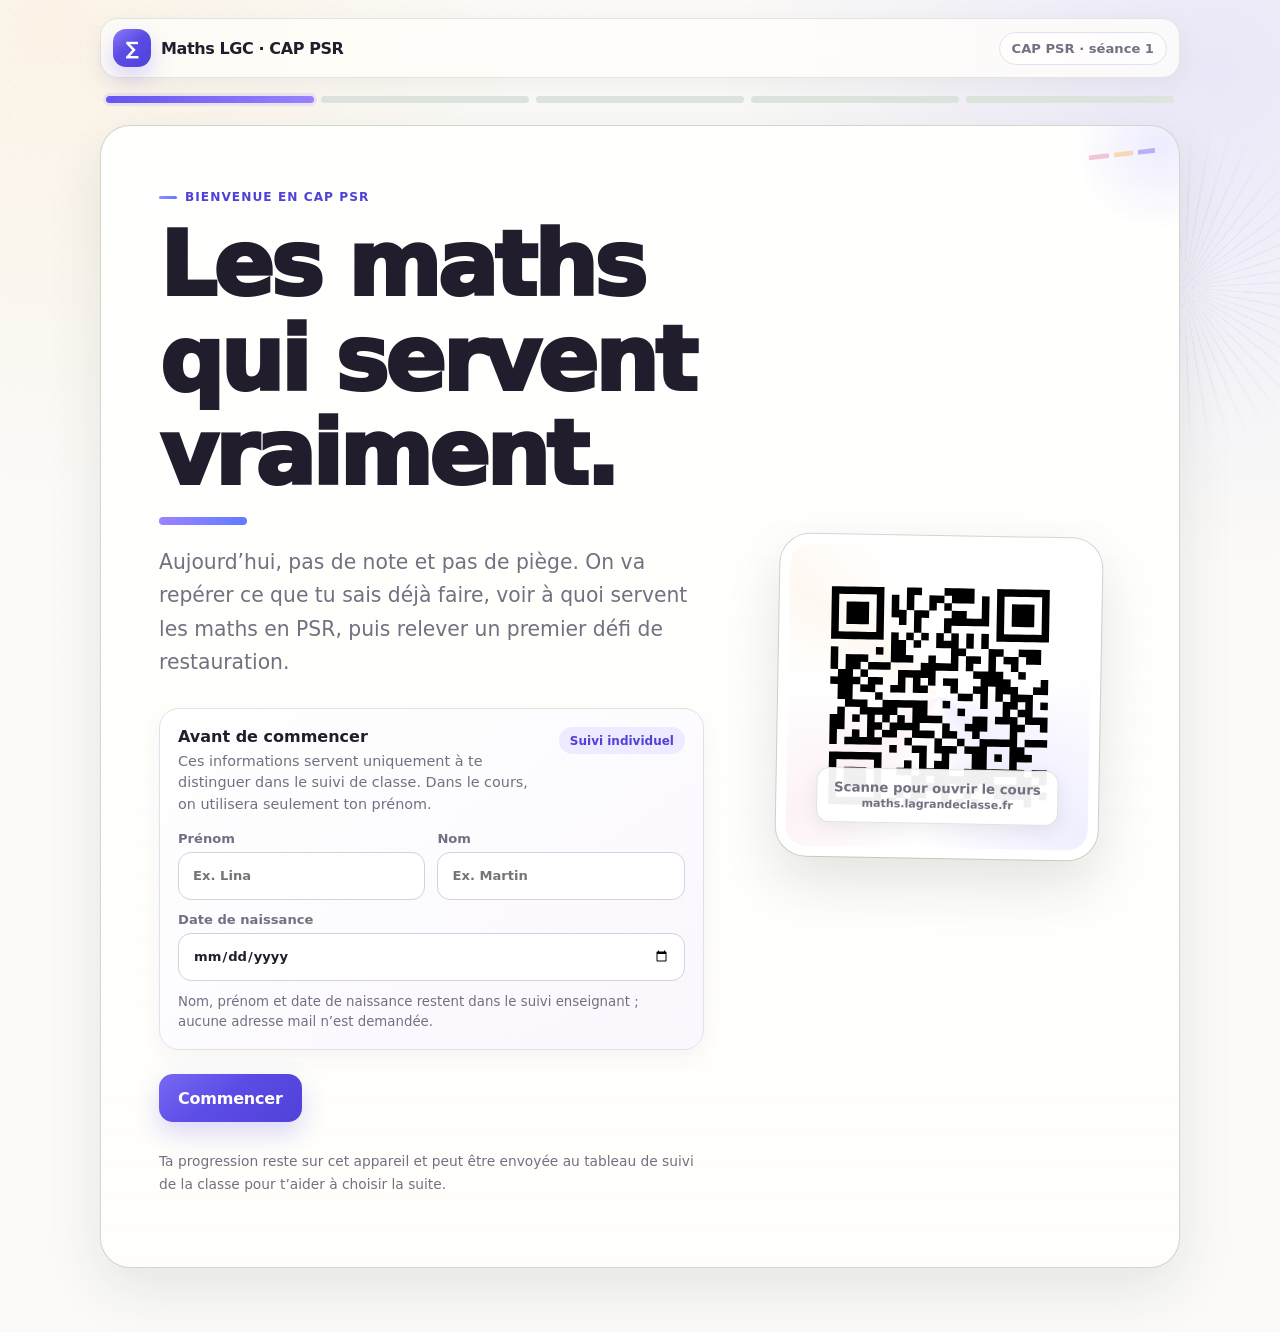
==== commit 2b3e5cb9: "style: align browser chrome with neutral background" ====
--- a/index.html
+++ b/index.html
@@ -3,7 +3,7 @@
 <head>
   <meta charset="utf-8" />
   <meta name="viewport" content="width=device-width, initial-scale=1" />
-  <meta name="theme-color" content="#fff7f4" />
+  <meta name="theme-color" content="#fbfaf7" />
   <meta name="description" content="Maths LGC — parcours interactif de mathématiques pour CAP PSR." />
   <title>Maths LGC · CAP PSR</title>
   <link rel="stylesheet" href="assets/styles.css" />
--- a/assets/styles.css
+++ b/assets/styles.css
@@ -1,15 +1,15 @@
 :root {
-  --bg: #fff7f4;
-  --surface: #fffdfc;
+  --bg: #fbfaf7;
+  --surface: #fffefa;
   --surface-2: #f6f1ff;
   --surface-3: #fff9f4;
   --ink: #211d2c;
   --muted: #756f82;
   --line: #e7deea;
   --line-strong: #d9cee0;
-  --accent: #6e63ff;
-  --accent-strong: #5549e8;
-  --accent-bright: #9a7cff;
+  --accent: #6656f2;
+  --accent-strong: #5041d8;
+  --accent-bright: #9c84ff;
   --accent-soft: #eeeaff;
   --blue: #5f7cff;
   --blue-soft: #edf1ff;
@@ -21,8 +21,10 @@
   --peach-soft: #ffebe6;
   --danger: #a73e49;
   --danger-soft: #fdebed;
-  --ok: #2e9a72;
-  --ok-soft: #e2f6ee;
+  --ok: #34bf8e;
+  --ok-strong: #198462;
+  --ok-bright: #72dfb6;
+  --ok-soft: #e8fff6;
   --shadow-sm: 0 8px 24px rgba(29, 49, 40, .07);
   --shadow: 0 20px 55px rgba(29, 49, 40, .10);
   --shadow-lg: 0 28px 80px rgba(29, 49, 40, .13);
@@ -45,9 +47,9 @@
   font-family: Inter, ui-sans-serif, system-ui, -apple-system, BlinkMacSystemFont, "Segoe UI", sans-serif;
   color: var(--ink);
   background:
-    radial-gradient(circle at 6% 2%, rgba(255, 143, 120, .16), transparent 28rem),
-    radial-gradient(circle at 94% 8%, rgba(110, 99, 255, .14), transparent 31rem),
-    radial-gradient(circle at 52% 100%, rgba(255, 173, 91, .12), transparent 30rem),
+    radial-gradient(circle at 4% 3%, rgba(255, 190, 105, .12), transparent 29rem),
+    radial-gradient(circle at 95% 8%, rgba(110, 99, 255, .12), transparent 31rem),
+    radial-gradient(circle at 55% 100%, rgba(114, 223, 182, .07), transparent 28rem),
     var(--bg);
   background-attachment: fixed;
 }
@@ -72,9 +74,9 @@
   width: 22rem;
   height: 22rem;
   pointer-events: none;
-  opacity: .09;
+  opacity: .055;
   background:
-    repeating-conic-gradient(from 215deg at 50% 50%, var(--rose) 0deg 1.4deg, transparent 1.4deg 7deg);
+    repeating-conic-gradient(from 215deg at 50% 50%, var(--accent) 0deg 1.3deg, transparent 1.3deg 7deg);
   mask-image: radial-gradient(circle, black 0 26%, transparent 68%);
 }
 
@@ -137,6 +139,25 @@
   letter-spacing: -.025em;
 }
 
+.brand-home {
+  display: inline-grid;
+  flex: 0 0 auto;
+  border-radius: 13px;
+  text-decoration: none;
+}
+
+.brand-home:hover .brand-mark {
+  transform: translateY(-1px) rotate(-2deg);
+  box-shadow: 0 13px 28px rgba(85, 73, 232, .28);
+}
+
+.brand-title {
+  min-width: 0;
+  overflow: hidden;
+  text-overflow: ellipsis;
+  white-space: nowrap;
+}
+
 .brand-mark {
   width: 38px;
   height: 38px;
@@ -148,8 +169,9 @@
   font-size: 1.15rem;
   background:
     linear-gradient(145deg, rgba(255,255,255,.22), transparent 45%),
-    linear-gradient(135deg, var(--accent-bright), var(--accent-strong));
+    linear-gradient(135deg, var(--accent), var(--accent-strong));
   box-shadow: 0 10px 25px rgba(85, 73, 232, .24);
+  transition: transform .16s ease, box-shadow .16s ease;
 }
 
 .teacher-chip {
@@ -160,6 +182,58 @@
   border: 1px solid var(--line);
   border-radius: 999px;
   background: rgba(255,255,255,.72);
+}
+
+.teacher-preview-nav {
+  position: sticky;
+  top: 72px;
+  z-index: 24;
+  display: flex;
+  align-items: center;
+  gap: 12px;
+  margin: -6px 0 16px;
+  padding: 9px 11px;
+  border: 1px solid rgba(217, 206, 224, .88);
+  border-radius: 15px;
+  background: rgba(255, 254, 250, .88);
+  box-shadow: 0 7px 22px rgba(66,52,104,.06);
+  backdrop-filter: blur(16px);
+}
+
+.teacher-preview-label {
+  flex: 0 0 auto;
+  color: var(--accent-strong);
+  font-size: .76rem;
+  font-weight: 900;
+  letter-spacing: .04em;
+  text-transform: uppercase;
+}
+
+.teacher-preview-links {
+  display: flex;
+  gap: 5px;
+  overflow-x: auto;
+  scrollbar-width: thin;
+}
+
+.teacher-preview-links a {
+  flex: 0 0 auto;
+  padding: .48rem .68rem;
+  border-radius: 10px;
+  color: var(--muted);
+  text-decoration: none;
+  font-size: .8rem;
+  font-weight: 800;
+}
+
+.teacher-preview-links a:hover {
+  color: var(--accent-strong);
+  background: var(--accent-soft);
+}
+
+.teacher-preview-links a.current {
+  color: white;
+  background: linear-gradient(135deg, var(--accent), var(--accent-strong));
 }
 
 .card {
@@ -418,7 +492,7 @@
 }
 
 .progress-dot.done {
-  background: linear-gradient(90deg, var(--ok), #62c8a0);
+  background: linear-gradient(90deg, var(--ok), var(--ok-bright));
 }
 
 .progress-dot.current {
@@ -459,8 +533,8 @@
 }
 
 .path-step.done {
-  border-color: rgba(46,154,114,.24);
-  background: linear-gradient(135deg, #edf9f4, #f8fcfa);
+  border-color: rgba(52,191,142,.28);
+  background: linear-gradient(135deg, #eafff7, #f7fffc);
 }
 
 .path-step.locked {
@@ -481,9 +555,9 @@
 }
 
 .path-step.done .step-num {
-  color: white;
-  background: linear-gradient(135deg, #5cc49a, var(--ok));
-  box-shadow: 0 7px 18px rgba(46,154,114,.18);
+  color: #103f31;
+  background: linear-gradient(135deg, var(--ok-bright), #43ca9a);
+  box-shadow: 0 7px 18px rgba(52,191,142,.20);
 }
 
 .step-meta {
@@ -506,7 +580,7 @@
 }
 
 .pill.ok {
-  color: var(--ok);
+  color: var(--ok-strong);
   background: var(--ok-soft);
 }
 
@@ -549,6 +623,32 @@
   color: var(--muted);
 }
 
+.use-case-example {
+  grid-column: 2;
+  display: inline-flex;
+  width: fit-content;
+  margin-top: 12px;
+  padding: .48rem .65rem;
+  border-radius: 10px;
+  color: #554b67;
+  background: rgba(255,255,255,.82);
+  box-shadow: inset 0 0 0 1px var(--line);
+  font-size: .82rem;
+  font-weight: 800;
+}
+
+.course-word {
+  grid-column: 2;
+  margin-top: 8px;
+  color: var(--muted);
+  font-size: .76rem;
+  font-weight: 720;
+}
+
+.simple-goal {
+  font-size: 1rem;
+}
+
 .use-case {
   display: grid;
   grid-template-columns: 46px 1fr;
@@ -590,6 +690,104 @@
 .use-case:nth-child(4) .use-case-icon {
   color: #a34f79;
   background: var(--rose-soft);
+}
+
+.identity-card {
+  max-width: 38rem;
+  margin-top: 22px;
+  padding: 18px;
+  border: 1px solid var(--line);
+  border-radius: 20px;
+  background:
+    linear-gradient(145deg, rgba(255,255,255,.92), rgba(246,241,255,.56));
+  box-shadow: 0 8px 22px rgba(66,52,104,.05);
+}
+
+.identity-heading {
+  display: flex;
+  justify-content: space-between;
+  gap: 16px;
+  align-items: flex-start;
+  margin-bottom: 15px;
+}
+
+.identity-heading p {
+  margin: 5px 0 0;
+  color: var(--muted);
+  font-size: .9rem;
+  line-height: 1.5;
+}
+
+.identity-badge {
+  flex: 0 0 auto;
+  padding: .42rem .68rem;
+  border-radius: 999px;
+  color: var(--accent-strong);
+  background: var(--accent-soft);
+  font-size: .75rem;
+  font-weight: 850;
+}
+
+.identity-grid {
+  display: grid;
+  grid-template-columns: repeat(2, minmax(0, 1fr));
+  gap: 12px;
+  margin-bottom: 10px;
+}
+
+.identity-grid label {
+  display: grid;
+  gap: 6px;
+  color: var(--muted);
+  font-size: .82rem;
+  font-weight: 800;
+}
+
+.identity-grid label:last-child {
+  grid-column: 1 / -1;
+}
+
+.identity-grid input {
+  min-width: 0;
+  min-height: 48px;
+  width: 100%;
+  padding: .74rem .88rem;
+  border: 1px solid var(--line-strong);
+  border-radius: 13px;
+  color: var(--ink);
+  background: rgba(255,255,255,.96);
+  box-shadow: inset 0 1px 0 rgba(255,255,255,.8);
+}
+
+.identity-grid input:focus {
+  border-color: var(--accent);
+  outline: none;
+  box-shadow: 0 0 0 4px rgba(102,86,242,.11);
+}
+
+.identity-card > small {
+  color: var(--muted);
+  line-height: 1.45;
+}
+
+.unknown-answer {
+  min-height: 38px;
+  padding: .48rem .72rem;
+  border: 1px dashed #d2c6df;
+  border-radius: 11px;
+  color: var(--muted);
+  background: #fffafd;
+  font-size: .78rem;
+  font-weight: 800;
+  transition: background .16s ease, color .16s ease, border-color .16s ease, transform .16s ease;
+}
+
+.unknown-answer:hover,
+.unknown-answer.selected {
+  color: #8e456b;
+  border-color: #e8a5c2;
+  background: var(--rose-soft);
+  transform: translateY(-1px);
 }
 
 .question-list {
@@ -660,12 +858,14 @@
 }
 
 .question:nth-child(3n + 2) .question-index {
-  background: linear-gradient(135deg, #f19aba, var(--rose));
+  color: #54283f;
+  background: linear-gradient(135deg, #f7b2ca, #ed91b7);
   box-shadow: 0 6px 14px rgba(232,121,168,.18);
 }
 
 .question:nth-child(3n) .question-index {
-  background: linear-gradient(135deg, #ffc06f, #f39b42);
+  color: #5e3514;
+  background: linear-gradient(135deg, #ffd08f, #ffb45d);
   box-shadow: 0 6px 14px rgba(243,155,66,.18);
 }
 
@@ -756,6 +956,19 @@
   font-weight: 950;
 }
 
+.result-score {
+  align-content: center;
+  gap: 1px;
+}
+
+.result-score small {
+  display: block;
+  color: var(--muted);
+  font-size: .68rem;
+  font-weight: 850;
+  letter-spacing: .03em;
+}
+
 .domain-chips {
   display: flex;
   flex-wrap: wrap;
@@ -775,7 +988,7 @@
 
 .correction.ok {
   border-left-color: var(--ok);
-  background: linear-gradient(90deg, rgba(226,246,238,.76), rgba(255,255,255,.78) 32%);
+  background: linear-gradient(90deg, rgba(232,255,246,.92), rgba(255,255,255,.80) 34%);
 }
 
 .correction.retry {
@@ -988,6 +1201,22 @@
 
   .teacher-chip { display: none; }
 
+  .teacher-preview-nav {
+    top: 62px;
+    align-items: flex-start;
+    flex-direction: column;
+    gap: 6px;
+  }
+
+  .teacher-preview-links {
+    width: 100%;
+  }
+
+  body::after,
+  .hero::after {
+    display: none;
+  }
+
   .prehome-grid,
   .challenge-board,
   .lesson-grid,
@@ -1012,6 +1241,23 @@
     gap: 28px;
   }
 
+  .identity-grid {
+    grid-template-columns: 1fr;
+  }
+
+  .identity-grid label:last-child {
+    grid-column: auto;
+  }
+
+  .identity-heading {
+    display: block;
+  }
+
+  .identity-badge {
+    display: inline-flex;
+    margin-top: 10px;
+  }
+
   .qr-placeholder {
     width: min(88vw, 290px);
     transform: none;
@@ -1079,6 +1325,11 @@
 
   .use-case {
     grid-template-columns: 42px 1fr;
+  }
+
+  .use-case-example,
+  .course-word {
+    grid-column: 2;
   }
 
   .use-case-icon {
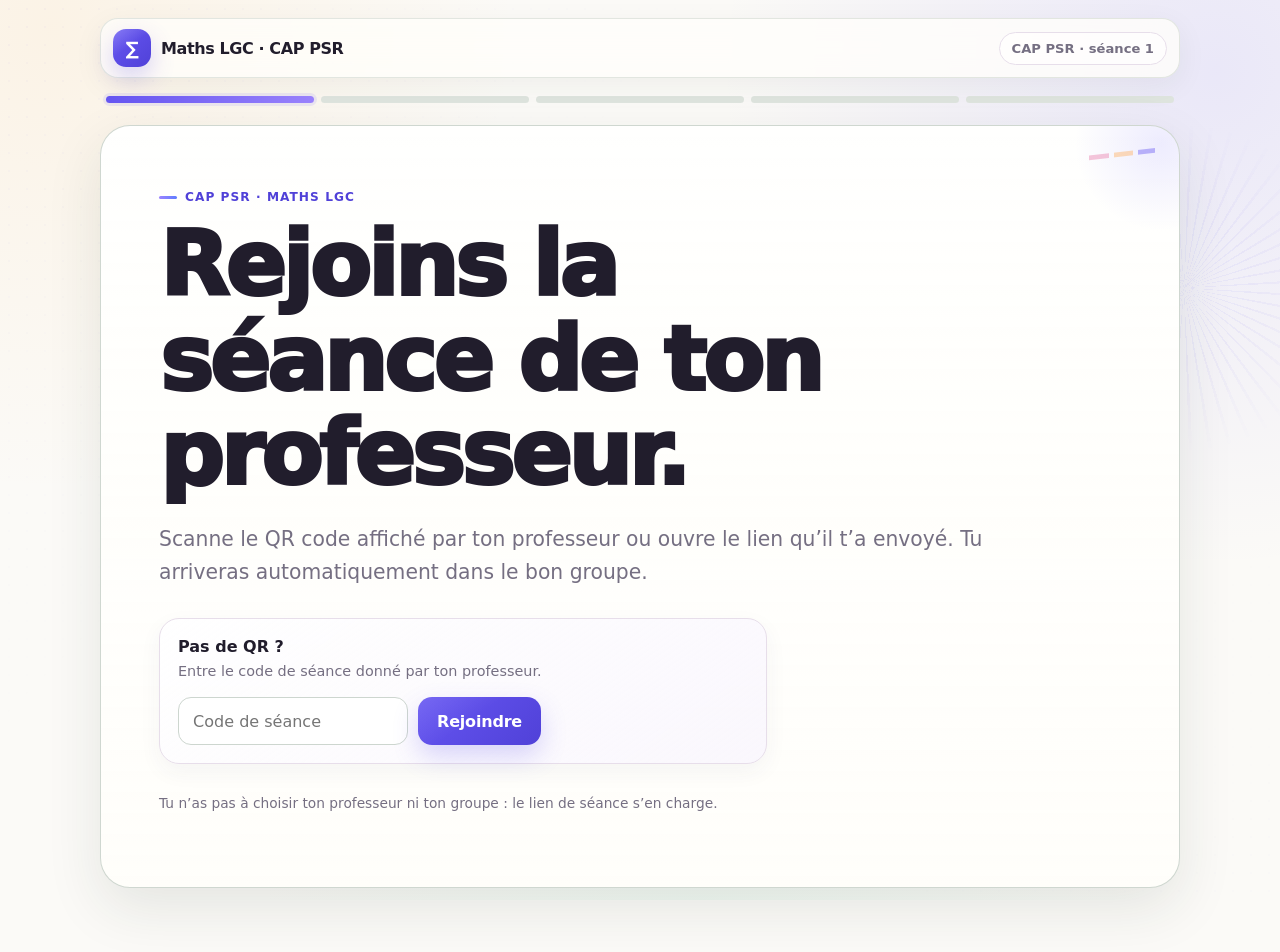
==== commit a16ccdfa: "fix: fiabiliser l’espace professeur mobile" ====
--- a/index.html
+++ b/index.html
@@ -6,6 +6,7 @@
   <meta name="theme-color" content="#fbfaf7" />
   <meta name="description" content="Maths LGC — parcours interactif de mathématiques pour CAP PSR." />
   <title>Maths LGC · CAP PSR</title>
+  <link rel="icon" href="assets/favicon.svg" type="image/svg+xml" />
   <link rel="stylesheet" href="assets/styles.css" />
 </head>
 <body>
--- a/assets/styles.css
+++ b/assets/styles.css
@@ -623,6 +623,24 @@
   color: var(--muted);
 }
 
+.micro-examples {
+  grid-column: 2;
+  display: flex;
+  flex-wrap: wrap;
+  gap: 7px;
+  margin-top: 12px;
+}
+
+.micro-examples span {
+  padding: .42rem .58rem;
+  border: 1px solid var(--line);
+  border-radius: 9px;
+  color: #554b67;
+  background: rgba(255,255,255,.82);
+  font-size: .76rem;
+  font-weight: 780;
+}
+
 .use-case-example {
   grid-column: 2;
   display: inline-flex;
@@ -788,6 +806,795 @@
   border-color: #e8a5c2;
   background: var(--rose-soft);
   transform: translateY(-1px);
+}
+
+.module-card {
+  display: flex;
+  flex-direction: column;
+  align-items: flex-start;
+}
+
+.module-card p {
+  flex: 1;
+}
+
+.module-open {
+  margin-top: 14px;
+}
+
+.module-page > .lead {
+  max-width: 72ch;
+}
+
+.module-context-grid {
+  display: grid;
+  grid-template-columns: repeat(3, minmax(0, 1fr));
+  gap: 12px;
+  margin: 20px 0;
+}
+
+.module-context {
+  padding: 17px;
+  border: 1px solid var(--line);
+  border-radius: 17px;
+  background: rgba(255,255,255,.78);
+  box-shadow: 0 5px 15px rgba(66,52,104,.035);
+}
+
+.module-context > span {
+  display: inline-grid;
+  place-items: center;
+  width: 42px;
+  height: 42px;
+  margin-bottom: 11px;
+  border-radius: 13px;
+  background: var(--accent-soft);
+  font-size: 1.15rem;
+}
+
+.module-context:nth-child(2) > span {
+  background: var(--warm-soft);
+}
+
+.module-context:nth-child(3) > span {
+  background: var(--ok-soft);
+}
+
+.module-context strong {
+  display: block;
+  margin-bottom: 5px;
+  font-size: 1rem;
+}
+
+.module-context p {
+  margin: 0;
+  color: var(--muted);
+  font-size: .9rem;
+  line-height: 1.5;
+}
+
+.module-rule {
+  border-color: rgba(102,86,242,.16);
+  background: linear-gradient(135deg, rgba(238,234,255,.78), rgba(255,255,255,.9));
+}
+
+.learning-lab {
+  margin: 24px 0;
+  padding: 22px;
+  border: 1px solid #d8ceec;
+  border-radius: 21px;
+  background:
+    radial-gradient(circle at 100% 0%, rgba(255,255,255,.88), transparent 42%),
+    linear-gradient(145deg, #f4f0ff, #fff9f3);
+  box-shadow: 0 12px 32px rgba(75,60,126,.08);
+}
+
+.lab-heading {
+  display: flex;
+  justify-content: space-between;
+  gap: 20px;
+  align-items: flex-start;
+  margin-bottom: 20px;
+}
+
+.lab-heading p {
+  max-width: 44ch;
+  margin: 0;
+  color: var(--muted);
+  font-size: .9rem;
+}
+
+.time-controls {
+  display: grid;
+  grid-template-columns: repeat(2, minmax(0,1fr));
+  gap: 14px;
+}
+
+.time-controls label {
+  padding: 15px;
+  border: 1px solid rgba(255,255,255,.92);
+  border-radius: 15px;
+  background: rgba(255,255,255,.65);
+}
+
+.time-controls label > span,
+.time-controls label > strong {
+  display: block;
+}
+
+.time-controls label > span {
+  color: var(--muted);
+  font-size: .78rem;
+  font-weight: 800;
+}
+
+.time-controls label > strong {
+  margin: 5px 0 12px;
+  color: var(--accent-strong);
+  font-size: 1.3rem;
+}
+
+.learning-lab input[type="range"] {
+  width: 100%;
+  height: 7px;
+  appearance: none;
+  border-radius: 999px;
+  outline: none;
+  background: linear-gradient(90deg, var(--accent), var(--accent-bright));
+}
+
+.learning-lab input[type="range"]::-webkit-slider-thumb {
+  width: 24px;
+  height: 24px;
+  appearance: none;
+  border: 4px solid white;
+  border-radius: 50%;
+  background: var(--accent);
+  box-shadow: 0 4px 12px rgba(85,73,232,.24);
+}
+
+.learning-lab input[type="range"]::-moz-range-thumb {
+  width: 17px;
+  height: 17px;
+  border: 4px solid white;
+  border-radius: 50%;
+  background: var(--accent);
+  box-shadow: 0 4px 12px rgba(85,73,232,.24);
+}
+
+.time-equation {
+  display: flex;
+  flex-wrap: wrap;
+  justify-content: center;
+  align-items: baseline;
+  gap: 11px;
+  margin: 22px 0 14px;
+  font-size: clamp(1.15rem, 4vw, 1.8rem);
+  font-weight: 850;
+}
+
+.time-equation b {
+  color: var(--muted);
+}
+
+.time-equation strong {
+  color: var(--accent-strong);
+  font-size: 1.2em;
+}
+
+.time-track {
+  height: 13px;
+  overflow: hidden;
+  border-radius: 999px;
+  background: rgba(255,255,255,.82);
+  box-shadow: inset 0 0 0 1px var(--line);
+}
+
+.time-track-fill {
+  display: block;
+  height: 100%;
+  border-radius: inherit;
+  background: linear-gradient(90deg, var(--warm), var(--rose), var(--accent));
+  transition: width .18s ease;
+}
+
+.method-card {
+  margin: 24px 0;
+  padding: 21px;
+  border: 1px solid var(--line);
+  border-radius: 20px;
+  background: rgba(255,255,255,.78);
+}
+
+.method-steps {
+  display: grid;
+  grid-template-columns: repeat(3, minmax(0,1fr));
+  gap: 10px;
+  margin: 16px 0;
+}
+
+.method-steps > div {
+  padding: 14px;
+  border-radius: 14px;
+  background: var(--surface-2);
+}
+
+.method-steps span {
+  width: 29px;
+  height: 29px;
+  display: grid;
+  place-items: center;
+  margin-bottom: 8px;
+  border-radius: 9px;
+  color: white;
+  background: var(--accent);
+  font-size: .78rem;
+  font-weight: 950;
+}
+
+.method-steps p {
+  margin: 0;
+  color: var(--muted);
+  font-size: .88rem;
+  line-height: 1.45;
+}
+
+.worked-example {
+  display: flex;
+  flex-wrap: wrap;
+  gap: 8px;
+  align-items: center;
+  padding: 14px;
+  border: 1px solid #f3d9bd;
+  border-radius: 14px;
+  background: var(--warm-soft);
+}
+
+.worked-example > * {
+  padding: .35rem .52rem;
+  border-radius: 8px;
+  background: rgba(255,255,255,.72);
+}
+
+.practice-block {
+  margin-top: 26px;
+}
+
+.feedback-lines {
+  display: grid;
+  gap: 6px;
+  margin-top: 10px;
+}
+
+.proportion-lab {
+  display: grid;
+  grid-template-columns: minmax(230px,.72fr) minmax(0,1.28fr);
+  gap: 16px;
+}
+
+.compact-recipe {
+  align-self: stretch;
+}
+
+.recipe-simple-row {
+  display: flex;
+  justify-content: space-between;
+  gap: 16px;
+  padding: 12px 0;
+  border-bottom: 1px solid var(--line);
+}
+
+.recipe-simple-row:last-child {
+  border-bottom: 0;
+}
+
+.proportion-range {
+  background:
+    radial-gradient(circle at 100% 0%, rgba(255,255,255,.84), transparent 40%),
+    linear-gradient(145deg, #f0ecff, #ffeedd);
+  border-color: #ded3ec;
+}
+
+.big-number small {
+  font-size: .32em;
+  letter-spacing: 0;
+}
+
+.portion-comparison {
+  display: grid;
+  grid-template-columns: 1fr auto 1fr;
+  gap: 10px;
+  align-items: center;
+  margin: 17px 0 4px;
+}
+
+.portion-comparison > div:not(.portion-arrow) {
+  padding: 10px;
+  border: 1px solid rgba(255,255,255,.86);
+  border-radius: 12px;
+  background: rgba(255,255,255,.62);
+  text-align: center;
+}
+
+.portion-comparison span {
+  display: block;
+  color: var(--muted);
+  font-size: .72rem;
+  font-weight: 800;
+}
+
+.portion-comparison strong {
+  font-size: 1.28rem;
+}
+
+.portion-arrow {
+  color: var(--accent-strong);
+  font-weight: 900;
+  white-space: nowrap;
+}
+
+.percent-lab,
+.stats-lab {
+  display: grid;
+  grid-template-columns: minmax(230px,.82fr) minmax(0,1.18fr);
+  gap: 18px;
+  align-items: stretch;
+}
+
+.percent-grid {
+  display: grid;
+  grid-template-columns: repeat(10, minmax(0,1fr));
+  gap: 4px;
+  padding: 14px;
+  border: 1px solid var(--line);
+  border-radius: 18px;
+  background: rgba(255,255,255,.72);
+  aspect-ratio: 1;
+}
+
+.percent-grid span {
+  border-radius: 4px;
+  background: #eeeaf5;
+  box-shadow: inset 0 0 0 1px rgba(97,79,145,.05);
+  transition: background .12s ease, transform .12s ease;
+}
+
+.percent-grid span.filled {
+  background: linear-gradient(145deg, var(--accent), var(--rose));
+  transform: scale(.96);
+}
+
+.percent-equivalence {
+  margin: 16px 0;
+  padding: 13px 14px;
+  border: 1px solid rgba(102,86,242,.18);
+  border-radius: 13px;
+  background: rgba(255,255,255,.72);
+  color: var(--accent-strong);
+  font-weight: 900;
+  text-align: center;
+}
+
+.percent-range,
+.stats-range {
+  min-height: 100%;
+}
+
+.stats-chart-wrap {
+  padding: 16px;
+  border: 1px solid var(--line);
+  border-radius: 18px;
+  background: rgba(255,255,255,.72);
+}
+
+.stats-chart {
+  display: grid;
+  grid-template-columns: repeat(5,minmax(0,1fr));
+  gap: 10px;
+  align-items: end;
+  min-height: 255px;
+  padding: 12px 6px 0;
+}
+
+.stats-bar-col {
+  display: grid;
+  grid-template-rows: auto 1fr auto;
+  gap: 7px;
+  align-items: end;
+  height: 220px;
+  text-align: center;
+}
+
+.stats-bar-value {
+  color: var(--accent-strong);
+  font-size: .82rem;
+  font-weight: 900;
+}
+
+.stats-bar-track {
+  display: flex;
+  align-items: end;
+  width: 100%;
+  height: 165px;
+  overflow: hidden;
+  border-radius: 10px 10px 6px 6px;
+  background: #f0edf5;
+}
+
+.stats-bar {
+  display: block;
+  width: 100%;
+  min-height: 8%;
+  border-radius: inherit;
+  background: linear-gradient(180deg, var(--accent-bright), var(--accent));
+  transition: height .2s ease;
+}
+
+.stats-bar-col strong {
+  font-size: .78rem;
+}
+
+.stats-average {
+  display: flex;
+  justify-content: center;
+  align-items: baseline;
+  gap: 6px;
+  margin-top: 12px;
+  padding: 10px;
+  border-radius: 12px;
+  background: var(--warm-soft);
+  color: var(--muted);
+  font-size: .84rem;
+}
+
+.stats-average strong {
+  color: var(--ink);
+  font-size: 1.25rem;
+}
+
+
+.equation-lab,
+.function-lab {
+  display: grid;
+  grid-template-columns: minmax(260px,.9fr) minmax(0,1.1fr);
+  gap: 18px;
+  align-items: stretch;
+}
+
+.equation-balance {
+  display: grid;
+  grid-template-columns: 1fr auto 1fr;
+  gap: 12px;
+  align-items: center;
+  min-height: 240px;
+  padding: 20px;
+  border: 1px solid var(--line);
+  border-radius: 18px;
+  background:
+    radial-gradient(circle at 50% 100%, rgba(255,173,91,.12), transparent 50%),
+    rgba(255,255,255,.74);
+}
+
+.equation-side {
+  display: grid;
+  place-items: center;
+  min-height: 128px;
+  padding: 16px;
+  border: 1px solid #ddd3ef;
+  border-radius: 16px;
+  background: #f6f2ff;
+  text-align: center;
+}
+
+.equation-side.target {
+  border-color: #f1d5bb;
+  background: #fff5e9;
+}
+
+.equation-side span {
+  color: var(--muted);
+  font-size: .84rem;
+  font-weight: 800;
+}
+
+.equation-side strong {
+  margin-top: 8px;
+  color: var(--accent-strong);
+  font-size: 2.1rem;
+}
+
+.balance-sign {
+  display: grid;
+  place-items: center;
+  width: 52px;
+  height: 52px;
+  border-radius: 50%;
+  color: #8a6477;
+  background: var(--rose-soft);
+  font-size: 1.7rem;
+  font-weight: 950;
+  transition: transform .18s ease, background .18s ease, color .18s ease;
+}
+
+.equation-balance.balanced .balance-sign {
+  color: #114f3b;
+  background: var(--ok-soft);
+  transform: scale(1.08);
+}
+
+.equation-range,
+.function-range {
+  min-height: 100%;
+}
+
+.equation-live,
+.function-relation {
+  margin: 16px 0 10px;
+  padding: 13px 14px;
+  border: 1px solid rgba(102,86,242,.18);
+  border-radius: 13px;
+  background: rgba(255,255,255,.72);
+  color: var(--accent-strong);
+  font-weight: 900;
+  text-align: center;
+}
+
+.equation-status {
+  min-height: 2.8em;
+  color: var(--muted);
+  font-size: .86rem;
+  line-height: 1.45;
+  text-align: center;
+}
+
+.function-chart-card {
+  padding: 12px;
+  border: 1px solid var(--line);
+  border-radius: 18px;
+  background: rgba(255,255,255,.76);
+}
+
+.function-chart {
+  display: block;
+  width: 100%;
+  height: auto;
+}
+
+.chart-axis {
+  stroke: #786f85;
+  stroke-width: 2;
+}
+
+.function-line {
+  stroke: var(--accent);
+  stroke-width: 4;
+  stroke-linecap: round;
+}
+
+.function-point {
+  fill: var(--rose);
+  stroke: white;
+  stroke-width: 4;
+  filter: drop-shadow(0 4px 7px rgba(85,73,232,.22));
+  transition: cx .18s ease, cy .18s ease;
+}
+
+.chart-label {
+  fill: #655b70;
+  font-size: 13px;
+  font-weight: 800;
+}
+
+.chart-tick {
+  fill: #756d7e;
+  font-size: 11px;
+  font-weight: 700;
+}
+
+.function-relation {
+  display: flex;
+  flex-wrap: wrap;
+  justify-content: center;
+  gap: 8px;
+  align-items: center;
+}
+
+.function-relation b {
+  color: var(--muted);
+}
+
+.function-relation strong {
+  color: var(--ink);
+  font-size: 1.15rem;
+}
+
+
+.commerce-lab,
+.probability-lab {
+  display: grid;
+  grid-template-columns: minmax(280px,.9fr) minmax(0,1.1fr);
+  gap: 18px;
+  align-items: stretch;
+}
+
+.invoice-card {
+  padding: 18px;
+  border: 1px solid #e7d8c7;
+  border-radius: 18px;
+  background: linear-gradient(180deg, #fffdf8, #fff7ec);
+  box-shadow: 0 10px 28px rgba(92,68,42,.06);
+}
+
+.invoice-heading,
+.invoice-line {
+  display: flex;
+  justify-content: space-between;
+  gap: 16px;
+  align-items: baseline;
+}
+
+.invoice-heading {
+  padding-bottom: 13px;
+  border-bottom: 2px dashed #eadbc9;
+}
+
+.invoice-heading span {
+  color: var(--muted);
+  font-size: .84rem;
+  font-weight: 800;
+}
+
+.invoice-line {
+  padding: 11px 0;
+  border-bottom: 1px solid rgba(226,210,194,.7);
+}
+
+.invoice-line:last-child {
+  border-bottom: 0;
+}
+
+.invoice-line.discount strong {
+  color: #b55a71;
+}
+
+.invoice-line.total {
+  margin-top: 3px;
+  padding: 14px 0;
+  font-size: 1.08rem;
+}
+
+.invoice-line.total strong {
+  color: var(--accent-strong);
+  font-size: 1.28rem;
+}
+
+.invoice-line.muted {
+  color: var(--muted);
+  font-size: .86rem;
+}
+
+.invoice-line.margin {
+  color: #155944;
+  font-weight: 800;
+}
+
+.commerce-controls {
+  display: grid;
+  gap: 12px;
+}
+
+.probability-bag,
+.simulation-panel {
+  padding: 18px;
+  border: 1px solid var(--line);
+  border-radius: 18px;
+  background: rgba(255,255,255,.72);
+}
+
+.ticket-set {
+  display: grid;
+  grid-template-columns: repeat(5, minmax(0,1fr));
+  gap: 10px;
+  margin-bottom: 18px;
+}
+
+.ticket {
+  display: grid;
+  place-items: center;
+  aspect-ratio: 1;
+  border: 1px solid #ddd6e8;
+  border-radius: 12px;
+  background: #f3f0f7;
+  color: #aca3b5;
+  font-weight: 950;
+}
+
+.ticket.success {
+  border-color: #cabcf4;
+  background: linear-gradient(145deg, #7a68ff, #aa75ef);
+  color: white;
+  box-shadow: 0 6px 15px rgba(91,73,199,.14);
+}
+
+.probability-formula {
+  display: flex;
+  justify-content: center;
+  gap: 9px;
+  align-items: baseline;
+  padding: 13px;
+  border-radius: 13px;
+  background: var(--accent-soft);
+  color: var(--accent-strong);
+  font-size: 1.2rem;
+}
+
+.probability-formula strong:last-child {
+  font-size: 1.35rem;
+}
+
+.simulation-stats {
+  display: grid;
+  grid-template-columns: repeat(2,minmax(0,1fr));
+  gap: 10px;
+}
+
+.probability-meter {
+  position: relative;
+  height: 18px;
+  margin: 18px 0 14px;
+  overflow: hidden;
+  border: 1px solid var(--line);
+  border-radius: 999px;
+  background: #f0edf4;
+}
+
+.probability-observed {
+  position: absolute;
+  inset: 0 auto 0 0;
+  width: 0;
+  border-radius: inherit;
+  background: linear-gradient(90deg, var(--rose), var(--accent));
+  transition: width .2s ease;
+}
+
+.probability-theory {
+  position: absolute;
+  z-index: 2;
+  top: -4px;
+  bottom: -4px;
+  left: 30%;
+  width: 3px;
+  border-radius: 999px;
+  background: #2b6c57;
+  box-shadow: 0 0 0 2px rgba(255,255,255,.75);
+}
+
+.simulation-history {
+  display: flex;
+  flex-wrap: wrap;
+  gap: 5px;
+  min-height: 28px;
+  margin-bottom: 12px;
+}
+
+.simulation-history span {
+  width: 12px;
+  height: 12px;
+  border-radius: 50%;
+  background: #ded9e5;
+}
+
+.simulation-history span.success {
+  background: var(--accent);
+}
+
+.compact-actions {
+  gap: 7px;
+}
+
+.compact-actions .btn {
+  padding: .7rem .85rem;
+  font-size: .84rem;
 }
 
 .question-list {
@@ -998,6 +1805,98 @@
 
 .correction p { margin: 7px 0; }
 
+.correction-heading {
+  display: flex;
+  justify-content: space-between;
+  gap: 12px;
+  align-items: center;
+  margin-bottom: 12px;
+}
+
+.correction-heading .pill {
+  flex: 0 0 auto;
+}
+
+.correction-prompt,
+.correction-student-answer,
+.correction-solution {
+  margin-top: 10px;
+  padding: 12px 14px;
+  border-radius: 13px;
+}
+
+.correction-prompt {
+  border: 1px solid #ded5f2;
+  background: linear-gradient(135deg, #f4f0ff, #fbf9ff);
+}
+
+.correction-student-answer {
+  border: 1px solid #f0ddc8;
+  background: #fff7ed;
+}
+
+.correction-solution {
+  border: 1px solid #cae8da;
+  background: #f0fff8;
+}
+
+.correction-prompt > span,
+.correction-student-answer > span,
+.correction-solution > span {
+  display: inline-block;
+  margin-bottom: 3px;
+  font-size: .7rem;
+  font-weight: 950;
+  letter-spacing: .055em;
+  text-transform: uppercase;
+}
+
+.correction-prompt > span { color: var(--accent-strong); }
+.correction-student-answer > span { color: #9a591f; }
+.correction-solution > span { color: #19644d; }
+
+.correction-prompt p,
+.correction-student-answer p,
+.correction-solution p {
+  margin: 2px 0 0;
+}
+
+.correction-solution.locked-solution {
+  border-style: dashed;
+  border-color: #ddd5e6;
+  background: #faf8fb;
+  color: var(--muted);
+}
+
+.correction-solution.locked-solution > span {
+  color: #81768b;
+}
+
+.correction-access {
+  display: flex;
+  justify-content: space-between;
+  gap: 16px;
+  align-items: center;
+  margin: 18px 0;
+  padding: 16px 18px;
+  border: 1px dashed #d4c9e6;
+  border-radius: 16px;
+  background: linear-gradient(135deg, #faf7ff, #fffaf2);
+}
+
+.correction-access p {
+  margin: 4px 0 0;
+  color: var(--muted);
+  font-size: .9rem;
+}
+
+.feedback-lock-note {
+  margin-bottom: 0;
+  padding-top: 8px;
+  color: var(--muted);
+  font-size: .86rem;
+}
+
 .challenge-board {
   display: grid;
   grid-template-columns: minmax(0,1fr) minmax(280px,.9fr);
@@ -1136,6 +2035,13 @@
   color: var(--accent-strong);
 }
 
+.fraction-visuals {
+  display: grid;
+  grid-template-columns: repeat(2, minmax(0,1fr));
+  gap: 14px;
+  margin-top: 14px;
+}
+
 .fraction-demo {
   margin-top: 17px;
   padding: 17px;
@@ -1172,6 +2078,34 @@
   font-weight: 900;
 }
 
+.percent-correction-demo {
+  background: linear-gradient(135deg, #fff4f8, #f8f5ff);
+  border-color: rgba(214,111,151,.18);
+}
+
+.correction-percent-grid {
+  display: grid;
+  grid-template-columns: repeat(10, minmax(0,1fr));
+  gap: 3px;
+  width: min(100%, 360px);
+  aspect-ratio: 1;
+  margin: 14px 0;
+  padding: 10px;
+  border: 1px solid var(--line);
+  border-radius: 15px;
+  background: rgba(255,255,255,.8);
+}
+
+.correction-percent-grid span {
+  border-radius: 3px;
+  background: #f1edf3;
+  box-shadow: inset 0 0 0 1px rgba(78,64,104,.05);
+}
+
+.correction-percent-grid span.filled {
+  background: linear-gradient(145deg, var(--rose), var(--accent));
+}
+
 .footer-note {
   margin-top: 28px;
   color: var(--muted);
@@ -1220,8 +2154,25 @@
   .prehome-grid,
   .challenge-board,
   .lesson-grid,
-  .result-summary {
+  .result-summary,
+  .module-context-grid,
+  .time-controls,
+  .method-steps,
+  .proportion-lab,
+  .percent-lab,
+  .stats-lab,
+  .equation-lab,
+  .function-lab,
+  .commerce-lab,
+  .probability-lab,
+  .fraction-visuals {
     grid-template-columns: 1fr;
+  }
+
+  .correction-access,
+  .correction-heading {
+    align-items: stretch;
+    flex-direction: column;
   }
 
   .hero {
@@ -1330,6 +2281,22 @@
   .use-case-example,
   .course-word {
     grid-column: 2;
+  }
+
+  .equation-balance {
+    min-height: 190px;
+    padding: 12px;
+    gap: 8px;
+  }
+
+  .equation-side {
+    min-height: 105px;
+    padding: 10px;
+  }
+
+  .balance-sign {
+    width: 42px;
+    height: 42px;
   }
 
   .use-case-icon {
